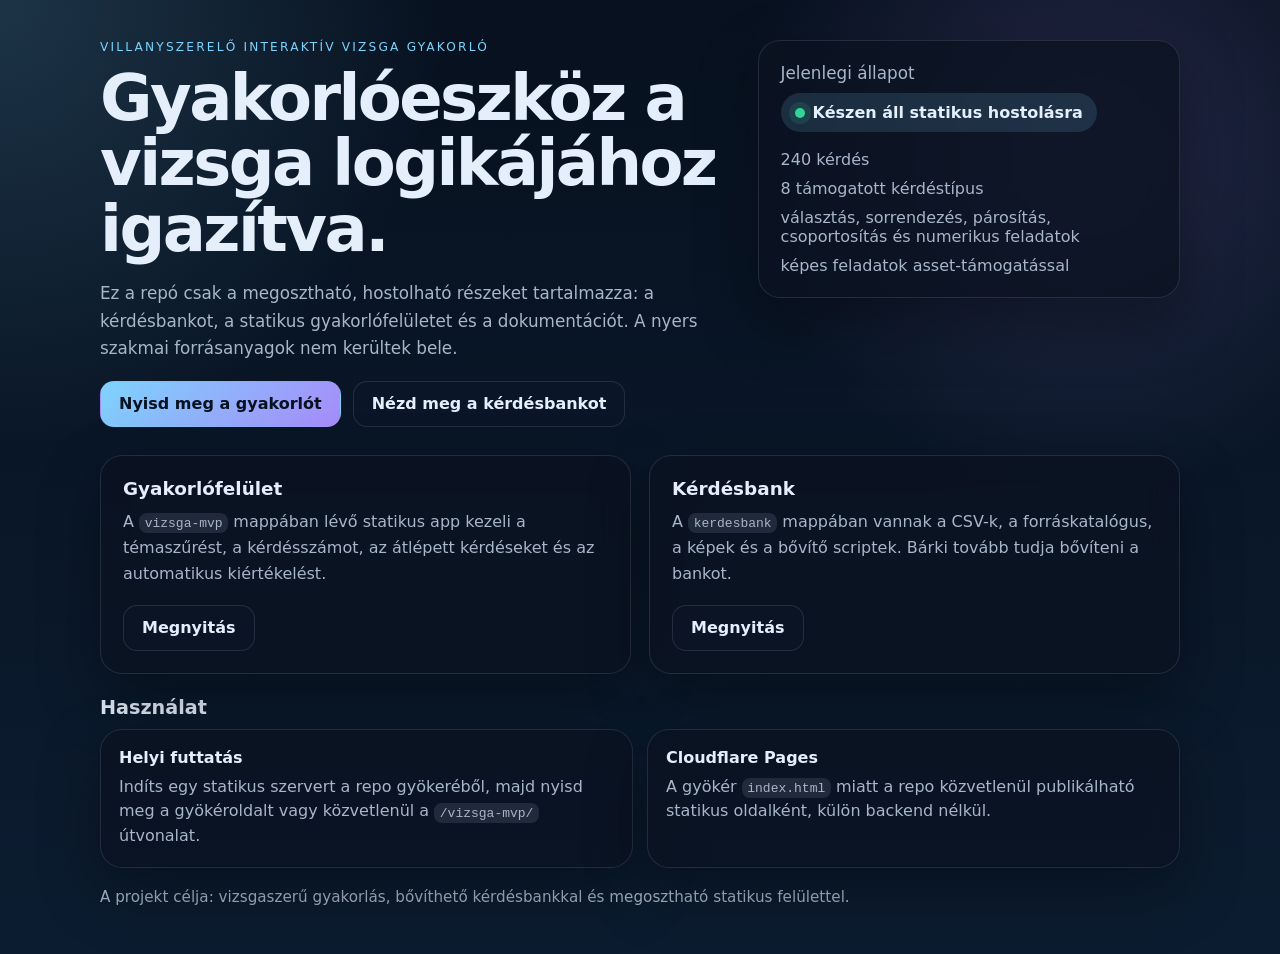
==== index.html @ fa567233 "Add Cloudflare Pages entry points" ====
<!doctype html>
<html lang="hu">
  <head>
    <meta charset="utf-8" />
    <meta name="viewport" content="width=device-width, initial-scale=1" />
    <meta name="theme-color" content="#0f172a" />
    <meta
      name="description"
      content="Villanyszerelő interaktív vizsga gyakorló. Kérdésbank, gyakorlófelület és dokumentáció egy helyen."
    />
    <title>Villanyszerelő interaktív vizsga gyakorló</title>
    <style>
      :root {
        color-scheme: dark;
        --bg: #07111f;
        --bg-2: #0c1c30;
        --card: rgba(11, 18, 32, 0.78);
        --card-border: rgba(148, 163, 184, 0.18);
        --text: #e5eefb;
        --muted: #a8b6c9;
        --accent: #7dd3fc;
        --accent-2: #a78bfa;
        --shadow: 0 24px 60px rgba(0, 0, 0, 0.35);
      }

      * {
        box-sizing: border-box;
      }

      html,
      body {
        min-height: 100%;
      }

      body {
        margin: 0;
        font-family:
          Inter, ui-sans-serif, system-ui, -apple-system, BlinkMacSystemFont,
          "Segoe UI", sans-serif;
        background:
          radial-gradient(circle at top left, rgba(125, 211, 252, 0.18), transparent 28%),
          radial-gradient(circle at 85% 15%, rgba(167, 139, 250, 0.18), transparent 26%),
          linear-gradient(180deg, var(--bg), var(--bg-2));
        color: var(--text);
      }

      .wrap {
        width: min(1080px, calc(100% - 32px));
        margin: 0 auto;
        padding: 40px 0 48px;
      }

      .hero {
        display: grid;
        gap: 24px;
        grid-template-columns: minmax(0, 1.35fr) minmax(290px, 0.9fr);
        align-items: start;
        margin-bottom: 28px;
      }

      .eyebrow {
        margin: 0 0 12px;
        text-transform: uppercase;
        letter-spacing: 0.18em;
        font-size: 0.76rem;
        color: var(--accent);
      }

      h1 {
        margin: 0;
        font-size: clamp(2.4rem, 5vw, 4.8rem);
        line-height: 1.02;
        letter-spacing: -0.04em;
      }

      .lede {
        margin: 18px 0 0;
        max-width: 62ch;
        color: var(--muted);
        font-size: 1.05rem;
        line-height: 1.65;
      }

      .panel {
        background: var(--card);
        border: 1px solid var(--card-border);
        border-radius: 22px;
        box-shadow: var(--shadow);
        backdrop-filter: blur(16px);
      }

      .hero-card {
        padding: 22px;
      }

      .hero-card__title {
        margin: 0 0 10px;
        font-size: 1.05rem;
        color: var(--muted);
      }

      .status {
        display: inline-flex;
        align-items: center;
        gap: 8px;
        margin: 0;
        padding: 10px 14px;
        border-radius: 999px;
        background: rgba(125, 211, 252, 0.14);
        color: var(--text);
        font-weight: 600;
      }

      .status::before {
        content: "";
        width: 10px;
        height: 10px;
        border-radius: 50%;
        background: #34d399;
        box-shadow: 0 0 0 6px rgba(52, 211, 153, 0.12);
      }

      .hero-card ul {
        margin: 18px 0 0;
        padding: 0;
        list-style: none;
        color: var(--muted);
      }

      .hero-card li + li {
        margin-top: 10px;
      }

      .grid {
        display: grid;
        gap: 18px;
        grid-template-columns: repeat(2, minmax(0, 1fr));
        margin-top: 18px;
      }

      .card {
        padding: 22px;
      }

      .card h2 {
        margin: 0 0 10px;
        font-size: 1.15rem;
      }

      .card p {
        margin: 0;
        color: var(--muted);
        line-height: 1.62;
      }

      .actions {
        display: flex;
        flex-wrap: wrap;
        gap: 12px;
        margin-top: 18px;
      }

      .button {
        display: inline-flex;
        align-items: center;
        justify-content: center;
        min-height: 46px;
        padding: 0 18px;
        border-radius: 14px;
        text-decoration: none;
        font-weight: 700;
        border: 1px solid transparent;
        transition:
          transform 120ms ease,
          border-color 120ms ease,
          background 120ms ease;
      }

      .button:hover {
        transform: translateY(-1px);
      }

      .button--primary {
        color: #07111f;
        background: linear-gradient(135deg, #7dd3fc, #a78bfa);
      }

      .button--secondary {
        color: var(--text);
        border-color: var(--card-border);
        background: rgba(15, 23, 42, 0.45);
      }

      .section {
        margin-top: 22px;
      }

      .section h2 {
        margin: 0 0 10px;
        font-size: 1.2rem;
      }

      .list {
        display: grid;
        gap: 14px;
        grid-template-columns: repeat(2, minmax(0, 1fr));
      }

      .mini {
        padding: 18px;
      }

      .mini strong {
        display: block;
        margin-bottom: 8px;
      }

      .mini span {
        color: var(--muted);
        line-height: 1.55;
      }

      code {
        padding: 0.16rem 0.35rem;
        border-radius: 8px;
        background: rgba(148, 163, 184, 0.16);
      }

      .footer {
        margin-top: 20px;
        color: var(--muted);
        font-size: 0.95rem;
      }

      @media (max-width: 860px) {
        .hero,
        .grid,
        .list {
          grid-template-columns: 1fr;
        }
      }
    </style>
  </head>
  <body>
    <main class="wrap">
      <section class="hero">
        <div>
          <p class="eyebrow">Villanyszerelő interaktív vizsga gyakorló</p>
          <h1>Gyakorlóeszköz a vizsga logikájához igazítva.</h1>
          <p class="lede">
            Ez a repó csak a megosztható, hostolható részeket tartalmazza:
            a kérdésbankot, a statikus gyakorlófelületet és a dokumentációt.
            A nyers szakmai forrásanyagok nem kerültek bele.
          </p>
          <div class="actions">
            <a class="button button--primary" href="./vizsga-mvp/">Nyisd meg a gyakorlót</a>
            <a class="button button--secondary" href="./kerdesbank/">Nézd meg a kérdésbankot</a>
          </div>
        </div>

        <aside class="panel hero-card">
          <p class="hero-card__title">Jelenlegi állapot</p>
          <p class="status">Készen áll statikus hostolásra</p>
          <ul>
            <li>240 kérdés</li>
            <li>8 támogatott kérdéstípus</li>
            <li>választás, sorrendezés, párosítás, csoportosítás és numerikus feladatok</li>
            <li>képes feladatok asset-támogatással</li>
          </ul>
        </aside>
      </section>

      <section class="grid">
        <article class="panel card">
          <h2>Gyakorlófelület</h2>
          <p>
            A <code>vizsga-mvp</code> mappában lévő statikus app kezeli a témaszűrést,
            a kérdésszámot, az átlépett kérdéseket és az automatikus kiértékelést.
          </p>
          <div class="actions">
            <a class="button button--secondary" href="./vizsga-mvp/">Megnyitás</a>
          </div>
        </article>

        <article class="panel card">
          <h2>Kérdésbank</h2>
          <p>
            A <code>kerdesbank</code> mappában vannak a CSV-k, a forráskatalógus,
            a képek és a bővítő scriptek. Bárki tovább tudja bővíteni a bankot.
          </p>
          <div class="actions">
            <a class="button button--secondary" href="./kerdesbank/">Megnyitás</a>
          </div>
        </article>
      </section>

      <section class="section">
        <h2>Használat</h2>
        <div class="list">
          <div class="panel mini">
            <strong>Helyi futtatás</strong>
            <span>
              Indíts egy statikus szervert a repo gyökeréből, majd nyisd meg a
              gyökéroldalt vagy közvetlenül a <code>/vizsga-mvp/</code> útvonalat.
            </span>
          </div>
          <div class="panel mini">
            <strong>Cloudflare Pages</strong>
            <span>
              A gyökér <code>index.html</code> miatt a repo közvetlenül publikálható
              statikus oldalként, külön backend nélkül.
            </span>
          </div>
        </div>
      </section>

      <div class="footer">
        A projekt célja: vizsgaszerű gyakorlás, bővíthető kérdésbankkal és megosztható statikus felülettel.
      </div>
    </main>
  </body>
</html>
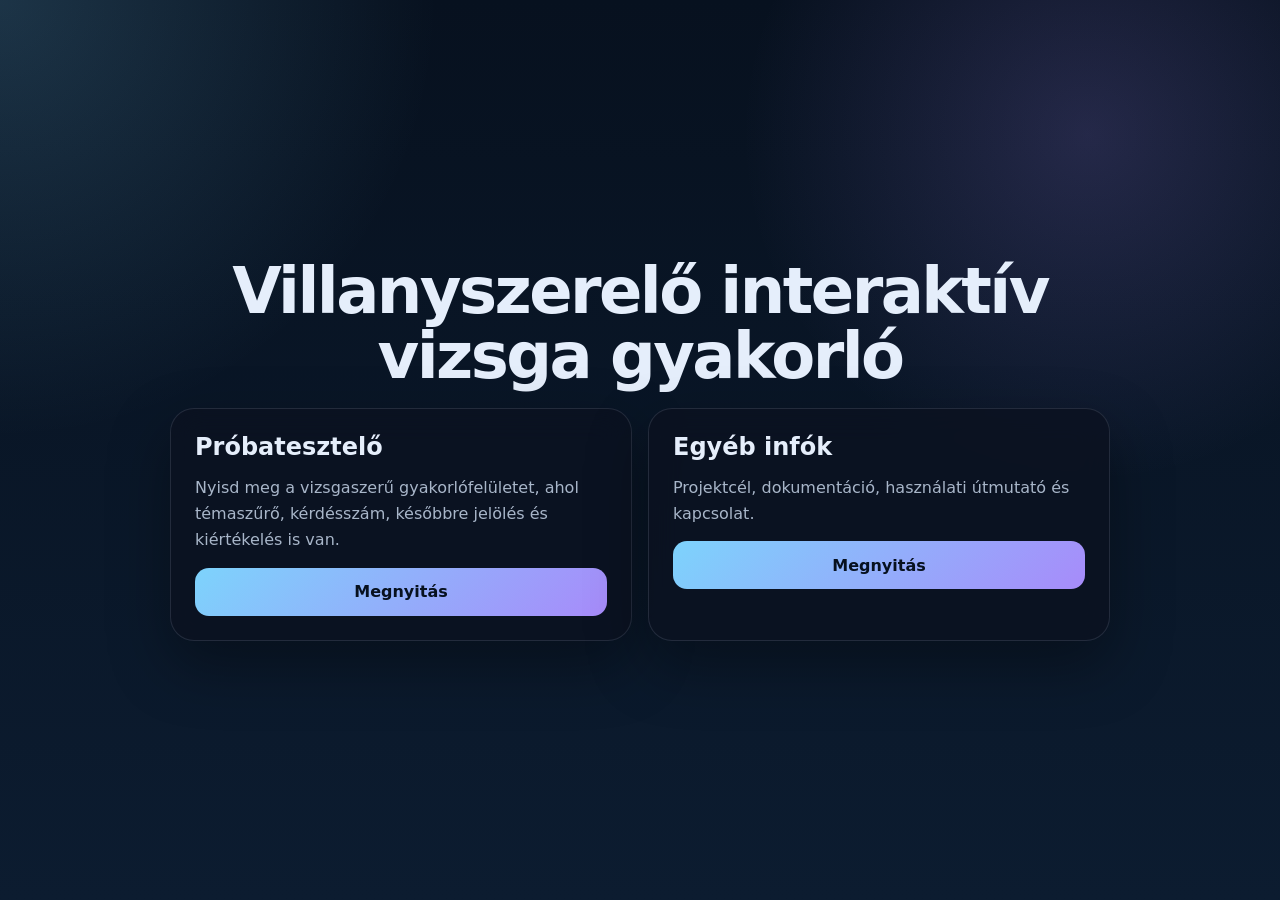
==== commit a7cd5d45: "Simplify landing pages and improve mobile quiz UI" ====
--- a/index.html
+++ b/index.html
@@ -6,7 +6,7 @@
     <meta name="theme-color" content="#0f172a" />
     <meta
       name="description"
-      content="Villanyszerelő interaktív vizsga gyakorló. Kérdésbank, gyakorlófelület és dokumentáció egy helyen."
+      content="Villanyszerelő interaktív vizsga gyakorló."
     />
     <title>Villanyszerelő interaktív vizsga gyakorló</title>
     <style>
@@ -14,7 +14,7 @@
         color-scheme: dark;
         --bg: #07111f;
         --bg-2: #0c1c30;
-        --card: rgba(11, 18, 32, 0.78);
+        --card: rgba(11, 18, 32, 0.82);
         --card-border: rgba(148, 163, 184, 0.18);
         --text: #e5eefb;
         --muted: #a8b6c9;
@@ -45,197 +45,82 @@
       }
 
       .wrap {
-        width: min(1080px, calc(100% - 32px));
+        width: min(940px, calc(100% - 24px));
         margin: 0 auto;
-        padding: 40px 0 48px;
+        min-height: 100vh;
+        display: grid;
+        place-items: center;
+        padding: 24px 0;
       }
 
-      .hero {
+      .shell {
+        width: 100%;
         display: grid;
-        gap: 24px;
-        grid-template-columns: minmax(0, 1.35fr) minmax(290px, 0.9fr);
-        align-items: start;
-        margin-bottom: 28px;
-      }
-
-      .eyebrow {
-        margin: 0 0 12px;
-        text-transform: uppercase;
-        letter-spacing: 0.18em;
-        font-size: 0.76rem;
-        color: var(--accent);
+        gap: 18px;
       }
 
       h1 {
         margin: 0;
-        font-size: clamp(2.4rem, 5vw, 4.8rem);
+        font-size: clamp(2.2rem, 5vw, 4.4rem);
         line-height: 1.02;
         letter-spacing: -0.04em;
+        text-align: center;
       }
 
-      .lede {
-        margin: 18px 0 0;
-        max-width: 62ch;
-        color: var(--muted);
-        font-size: 1.05rem;
-        line-height: 1.65;
+      .cards {
+        display: grid;
+        grid-template-columns: repeat(2, minmax(0, 1fr));
+        gap: 16px;
       }
 
-      .panel {
+      .card {
+        display: grid;
+        gap: 14px;
+        align-content: start;
+        padding: 24px;
         background: var(--card);
         border: 1px solid var(--card-border);
-        border-radius: 22px;
+        border-radius: 24px;
         box-shadow: var(--shadow);
         backdrop-filter: blur(16px);
       }
 
-      .hero-card {
-        padding: 22px;
-      }
-
-      .hero-card__title {
-        margin: 0 0 10px;
-        font-size: 1.05rem;
-        color: var(--muted);
-      }
-
-      .status {
-        display: inline-flex;
-        align-items: center;
-        gap: 8px;
+      .card h2 {
         margin: 0;
-        padding: 10px 14px;
-        border-radius: 999px;
-        background: rgba(125, 211, 252, 0.14);
-        color: var(--text);
-        font-weight: 600;
-      }
-
-      .status::before {
-        content: "";
-        width: 10px;
-        height: 10px;
-        border-radius: 50%;
-        background: #34d399;
-        box-shadow: 0 0 0 6px rgba(52, 211, 153, 0.12);
-      }
-
-      .hero-card ul {
-        margin: 18px 0 0;
-        padding: 0;
-        list-style: none;
-        color: var(--muted);
-      }
-
-      .hero-card li + li {
-        margin-top: 10px;
-      }
-
-      .grid {
-        display: grid;
-        gap: 18px;
-        grid-template-columns: repeat(2, minmax(0, 1fr));
-        margin-top: 18px;
-      }
-
-      .card {
-        padding: 22px;
-      }
-
-      .card h2 {
-        margin: 0 0 10px;
-        font-size: 1.15rem;
+        font-size: 1.5rem;
       }
 
       .card p {
         margin: 0;
         color: var(--muted);
-        line-height: 1.62;
-      }
-
-      .actions {
-        display: flex;
-        flex-wrap: wrap;
-        gap: 12px;
-        margin-top: 18px;
+        line-height: 1.65;
       }
 
       .button {
         display: inline-flex;
         align-items: center;
         justify-content: center;
-        min-height: 46px;
+        min-height: 48px;
         padding: 0 18px;
         border-radius: 14px;
         text-decoration: none;
-        font-weight: 700;
-        border: 1px solid transparent;
-        transition:
-          transform 120ms ease,
-          border-color 120ms ease,
-          background 120ms ease;
+        font-weight: 800;
+        color: #07111f;
+        background: linear-gradient(135deg, #7dd3fc, #a78bfa);
+        transition: transform 120ms ease;
       }
 
       .button:hover {
         transform: translateY(-1px);
       }
 
-      .button--primary {
-        color: #07111f;
-        background: linear-gradient(135deg, #7dd3fc, #a78bfa);
-      }
+      @media (max-width: 760px) {
+        .wrap {
+          width: min(100% - 16px, 940px);
+          align-items: start;
+        }
 
-      .button--secondary {
-        color: var(--text);
-        border-color: var(--card-border);
-        background: rgba(15, 23, 42, 0.45);
-      }
-
-      .section {
-        margin-top: 22px;
-      }
-
-      .section h2 {
-        margin: 0 0 10px;
-        font-size: 1.2rem;
-      }
-
-      .list {
-        display: grid;
-        gap: 14px;
-        grid-template-columns: repeat(2, minmax(0, 1fr));
-      }
-
-      .mini {
-        padding: 18px;
-      }
-
-      .mini strong {
-        display: block;
-        margin-bottom: 8px;
-      }
-
-      .mini span {
-        color: var(--muted);
-        line-height: 1.55;
-      }
-
-      code {
-        padding: 0.16rem 0.35rem;
-        border-radius: 8px;
-        background: rgba(148, 163, 184, 0.16);
-      }
-
-      .footer {
-        margin-top: 20px;
-        color: var(--muted);
-        font-size: 0.95rem;
-      }
-
-      @media (max-width: 860px) {
-        .hero,
-        .grid,
-        .list {
+        .cards {
           grid-template-columns: 1fr;
         }
       }
@@ -243,80 +128,25 @@
   </head>
   <body>
     <main class="wrap">
-      <section class="hero">
-        <div>
-          <p class="eyebrow">Villanyszerelő interaktív vizsga gyakorló</p>
-          <h1>Gyakorlóeszköz a vizsga logikájához igazítva.</h1>
-          <p class="lede">
-            Ez a repó csak a megosztható, hostolható részeket tartalmazza:
-            a kérdésbankot, a statikus gyakorlófelületet és a dokumentációt.
-            A nyers szakmai forrásanyagok nem kerültek bele.
-          </p>
-          <div class="actions">
-            <a class="button button--primary" href="./vizsga-mvp/">Nyisd meg a gyakorlót</a>
-            <a class="button button--secondary" href="./kerdesbank/">Nézd meg a kérdésbankot</a>
-          </div>
-        </div>
+      <section class="shell">
+        <h1>Villanyszerelő interaktív vizsga gyakorló</h1>
+        <div class="cards">
+          <article class="card">
+            <h2>Próbatesztelő</h2>
+            <p>
+              Nyisd meg a vizsgaszerű gyakorlófelületet, ahol témaszűrő,
+              kérdésszám, későbbre jelölés és kiértékelés is van.
+            </p>
+            <a class="button" href="./vizsga-mvp/">Megnyitás</a>
+          </article>
 
-        <aside class="panel hero-card">
-          <p class="hero-card__title">Jelenlegi állapot</p>
-          <p class="status">Készen áll statikus hostolásra</p>
-          <ul>
-            <li>240 kérdés</li>
-            <li>8 támogatott kérdéstípus</li>
-            <li>választás, sorrendezés, párosítás, csoportosítás és numerikus feladatok</li>
-            <li>képes feladatok asset-támogatással</li>
-          </ul>
-        </aside>
-      </section>
-
-      <section class="grid">
-        <article class="panel card">
-          <h2>Gyakorlófelület</h2>
-          <p>
-            A <code>vizsga-mvp</code> mappában lévő statikus app kezeli a témaszűrést,
-            a kérdésszámot, az átlépett kérdéseket és az automatikus kiértékelést.
-          </p>
-          <div class="actions">
-            <a class="button button--secondary" href="./vizsga-mvp/">Megnyitás</a>
-          </div>
-        </article>
-
-        <article class="panel card">
-          <h2>Kérdésbank</h2>
-          <p>
-            A <code>kerdesbank</code> mappában vannak a CSV-k, a forráskatalógus,
-            a képek és a bővítő scriptek. Bárki tovább tudja bővíteni a bankot.
-          </p>
-          <div class="actions">
-            <a class="button button--secondary" href="./kerdesbank/">Megnyitás</a>
-          </div>
-        </article>
-      </section>
-
-      <section class="section">
-        <h2>Használat</h2>
-        <div class="list">
-          <div class="panel mini">
-            <strong>Helyi futtatás</strong>
-            <span>
-              Indíts egy statikus szervert a repo gyökeréből, majd nyisd meg a
-              gyökéroldalt vagy közvetlenül a <code>/vizsga-mvp/</code> útvonalat.
-            </span>
-          </div>
-          <div class="panel mini">
-            <strong>Cloudflare Pages</strong>
-            <span>
-              A gyökér <code>index.html</code> miatt a repo közvetlenül publikálható
-              statikus oldalként, külön backend nélkül.
-            </span>
-          </div>
+          <article class="card">
+            <h2>Egyéb infók</h2>
+            <p>Projektcél, dokumentáció, használati útmutató és kapcsolat.</p>
+            <a class="button" href="./egyeb-infok/">Megnyitás</a>
+          </article>
         </div>
       </section>
-
-      <div class="footer">
-        A projekt célja: vizsgaszerű gyakorlás, bővíthető kérdésbankkal és megosztható statikus felülettel.
-      </div>
     </main>
   </body>
 </html>
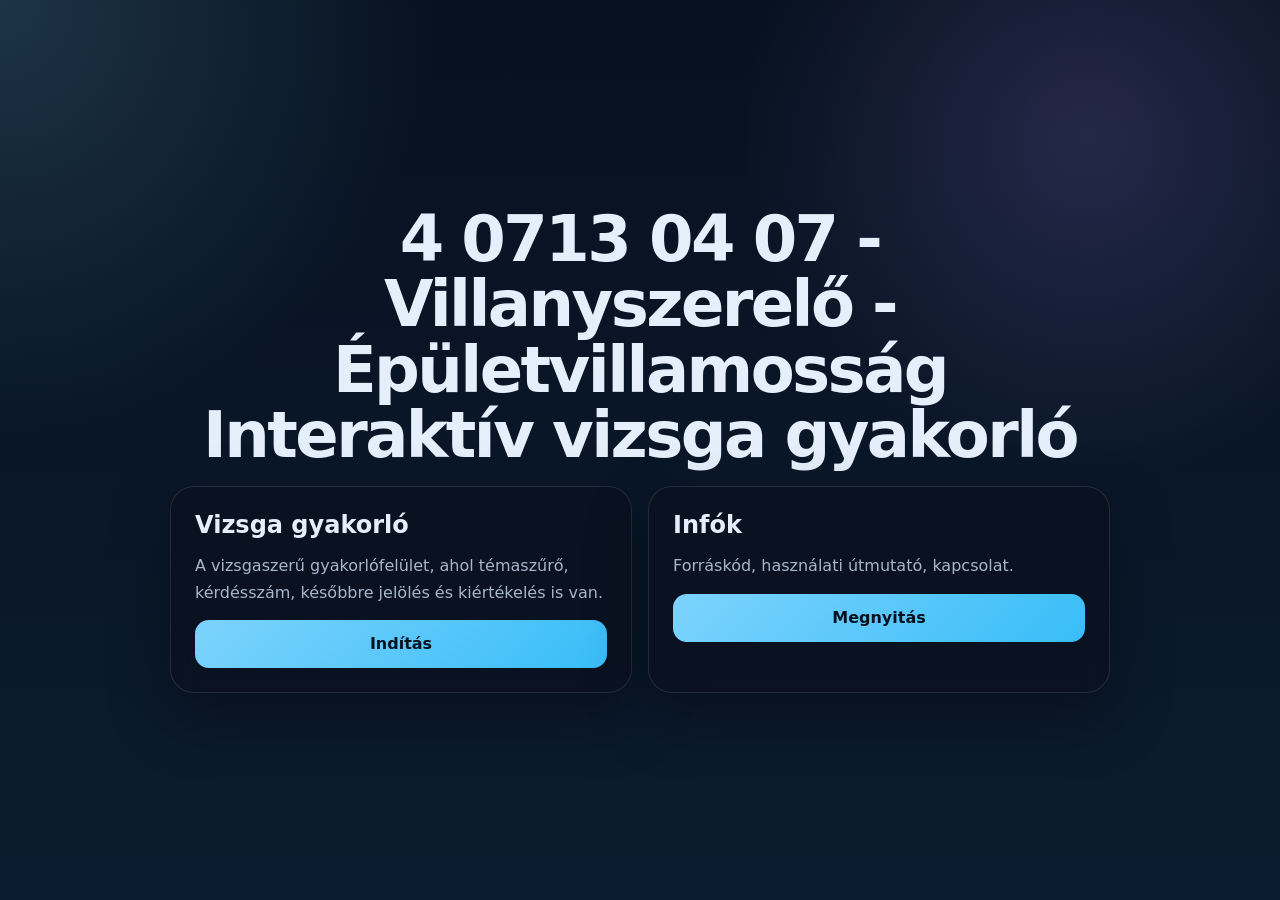
==== commit c60b27c2: "Align UI with exam wording and blue theme" ====
--- a/index.html
+++ b/index.html
@@ -8,7 +8,7 @@
       name="description"
       content="Villanyszerelő interaktív vizsga gyakorló."
     />
-    <title>Villanyszerelő interaktív vizsga gyakorló</title>
+    <title>4 0713 04 07 - Villanyszerelő - Épületvillamosság | Interaktív vizsga gyakorló</title>
     <style>
       :root {
         color-scheme: dark;
@@ -67,6 +67,10 @@
         text-align: center;
       }
 
+      h1 span {
+        display: block;
+      }
+
       .cards {
         display: grid;
         grid-template-columns: repeat(2, minmax(0, 1fr));
@@ -106,7 +110,7 @@
         text-decoration: none;
         font-weight: 800;
         color: #07111f;
-        background: linear-gradient(135deg, #7dd3fc, #a78bfa);
+        background: linear-gradient(135deg, #7dd3fc, #38bdf8);
         transition: transform 120ms ease;
       }
 
@@ -129,21 +133,24 @@
   <body>
     <main class="wrap">
       <section class="shell">
-        <h1>Villanyszerelő interaktív vizsga gyakorló</h1>
+        <h1>
+          <span>4 0713 04 07 - Villanyszerelő - Épületvillamosság</span>
+          <span>Interaktív vizsga gyakorló</span>
+        </h1>
         <div class="cards">
           <article class="card">
-            <h2>Próbatesztelő</h2>
+            <h2>Vizsga gyakorló</h2>
             <p>
-              Nyisd meg a vizsgaszerű gyakorlófelületet, ahol témaszűrő,
-              kérdésszám, későbbre jelölés és kiértékelés is van.
+              A vizsgaszerű gyakorlófelület, ahol témaszűrő, kérdésszám,
+              későbbre jelölés és kiértékelés is van.
             </p>
-            <a class="button" href="./vizsga-mvp/">Megnyitás</a>
+            <a class="button" href="./vizsga-mvp/">Indítás</a>
           </article>
 
           <article class="card">
-            <h2>Egyéb infók</h2>
-            <p>Projektcél, dokumentáció, használati útmutató és kapcsolat.</p>
-            <a class="button" href="./egyeb-infok/">Megnyitás</a>
+            <h2>Infók</h2>
+            <p>Forráskód, használati útmutató, kapcsolat.</p>
+            <a class="button" href="./infok/">Megnyitás</a>
           </article>
         </div>
       </section>
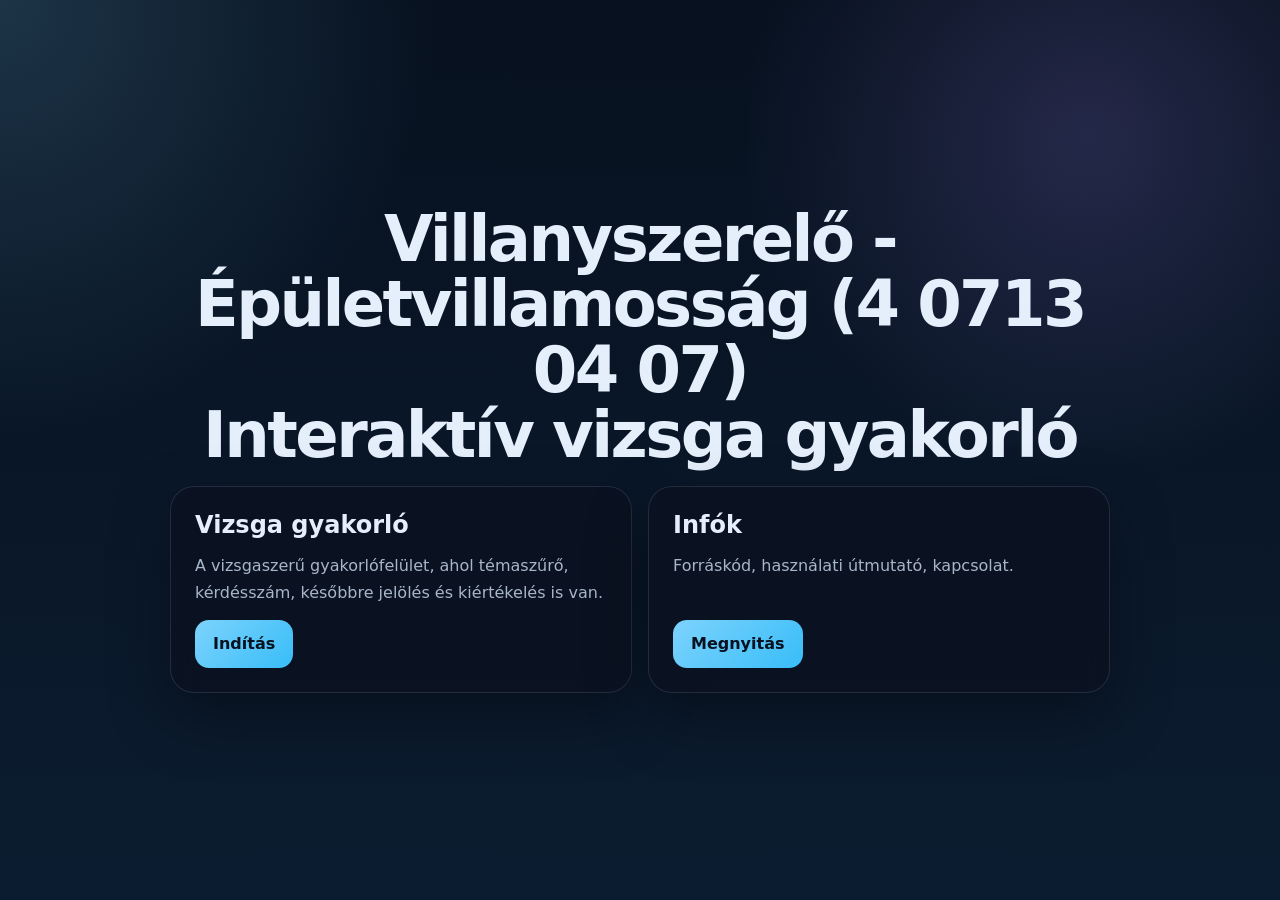
==== commit 8049e2e5: "Refine titles and add proportional exam clock" ====
--- a/index.html
+++ b/index.html
@@ -8,7 +8,7 @@
       name="description"
       content="Villanyszerelő interaktív vizsga gyakorló."
     />
-    <title>4 0713 04 07 - Villanyszerelő - Épületvillamosság | Interaktív vizsga gyakorló</title>
+    <title>Villanyszerelő - Épületvillamosság (4 0713 04 07) | Interaktív vizsga gyakorló</title>
     <style>
       :root {
         color-scheme: dark;
@@ -75,12 +75,13 @@
         display: grid;
         grid-template-columns: repeat(2, minmax(0, 1fr));
         gap: 16px;
+        align-items: stretch;
       }
 
       .card {
-        display: grid;
+        display: flex;
+        flex-direction: column;
         gap: 14px;
-        align-content: start;
         padding: 24px;
         background: var(--card);
         border: 1px solid var(--card-border);
@@ -98,6 +99,11 @@
         margin: 0;
         color: var(--muted);
         line-height: 1.65;
+      }
+
+      .card .button {
+        margin-top: auto;
+        align-self: flex-start;
       }
 
       .button {
@@ -134,7 +140,7 @@
     <main class="wrap">
       <section class="shell">
         <h1>
-          <span>4 0713 04 07 - Villanyszerelő - Épületvillamosság</span>
+          <span>Villanyszerelő - Épületvillamosság (4 0713 04 07)</span>
           <span>Interaktív vizsga gyakorló</span>
         </h1>
         <div class="cards">
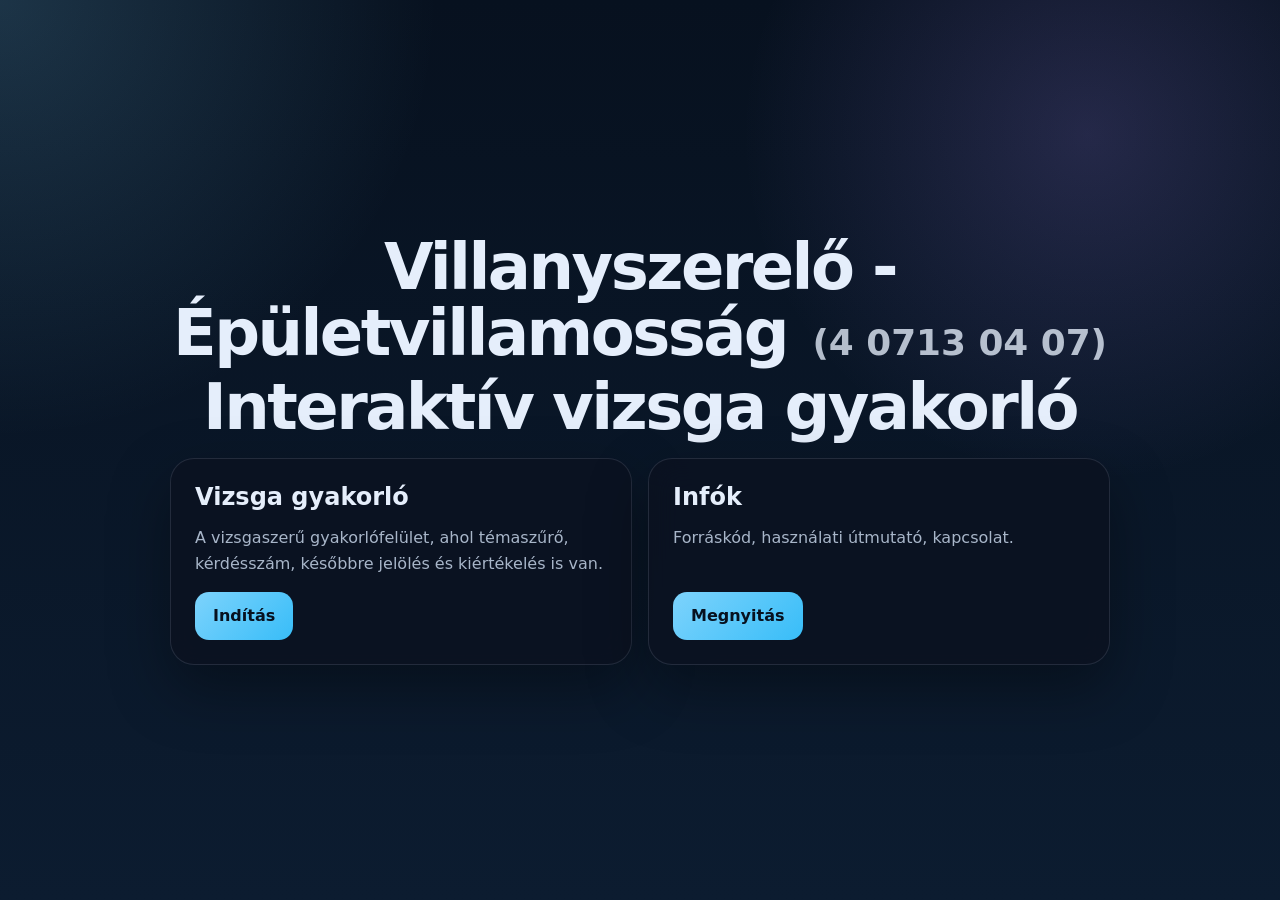
==== commit eb58b13e: "Simplify quiz header and title styling" ====
--- a/index.html
+++ b/index.html
@@ -67,8 +67,23 @@
         text-align: center;
       }
 
-      h1 span {
+      .title-line {
         display: block;
+      }
+
+      .title-code {
+        display: inline-block;
+        margin-left: 0.35rem;
+        font-size: 0.56em;
+        letter-spacing: 0;
+        opacity: 0.78;
+        vertical-align: baseline;
+        white-space: nowrap;
+      }
+
+      .title-subtitle {
+        display: block;
+        margin-top: 0.55rem;
       }
 
       .cards {
@@ -140,8 +155,11 @@
     <main class="wrap">
       <section class="shell">
         <h1>
-          <span>Villanyszerelő - Épületvillamosság (4 0713 04 07)</span>
-          <span>Interaktív vizsga gyakorló</span>
+          <span class="title-line">
+            Villanyszerelő - Épületvillamosság
+            <span class="title-code">(4 0713 04 07)</span>
+          </span>
+          <span class="title-subtitle">Interaktív vizsga gyakorló</span>
         </h1>
         <div class="cards">
           <article class="card">
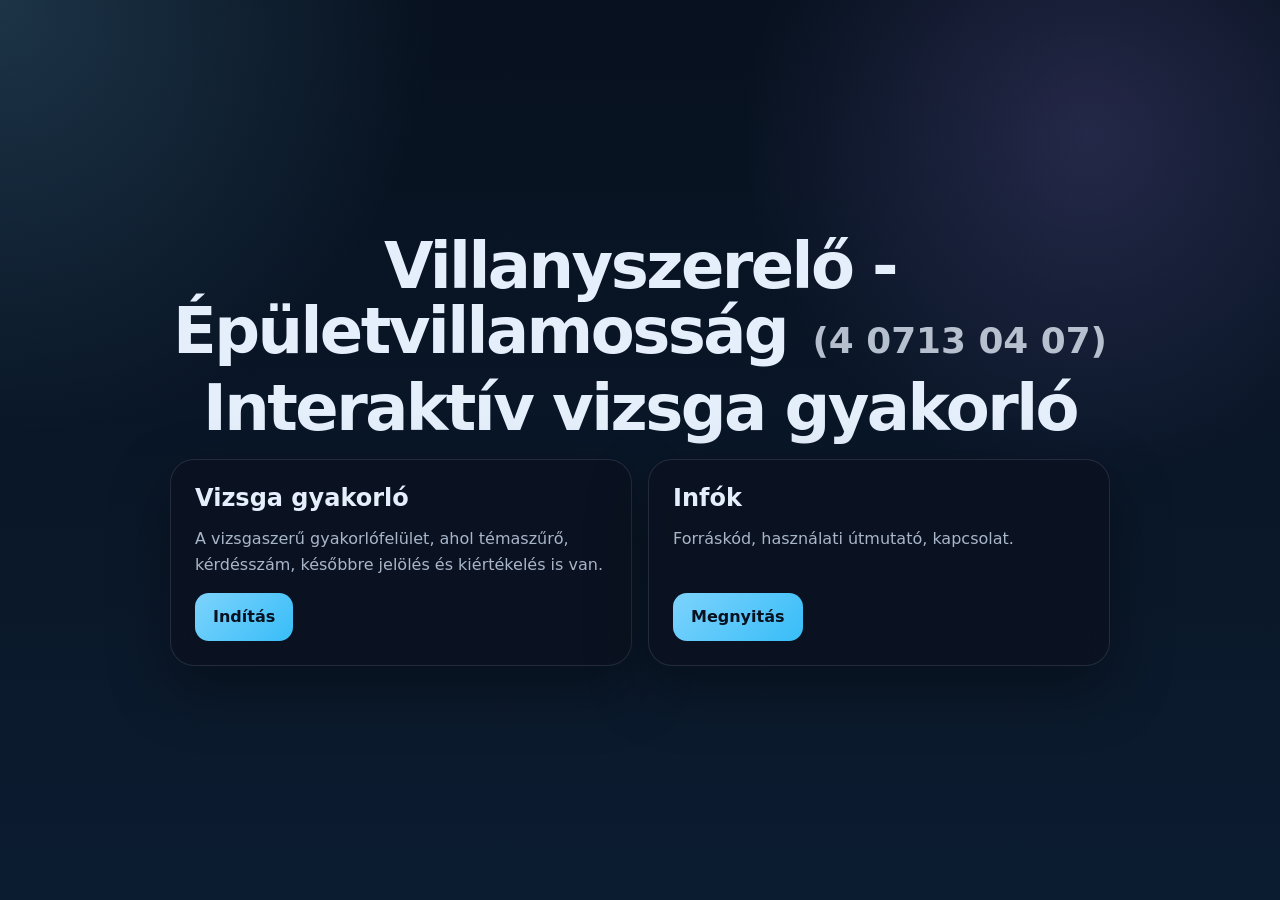
==== commit ba857410: "Improve mobile quiz dock layout" ====
--- a/index.html
+++ b/index.html
@@ -4,6 +4,7 @@
     <meta charset="utf-8" />
     <meta name="viewport" content="width=device-width, initial-scale=1" />
     <meta name="theme-color" content="#0f172a" />
+    <meta name="format-detection" content="telephone=no, email=no, address=no, date=no" />
     <meta
       name="description"
       content="Villanyszerelő interaktív vizsga gyakorló."
@@ -83,7 +84,7 @@
 
       .title-subtitle {
         display: block;
-        margin-top: 0.55rem;
+        margin-top: 0.7rem;
       }
 
       .cards {
@@ -155,10 +156,10 @@
     <main class="wrap">
       <section class="shell">
         <h1>
-          <span class="title-line">
-            Villanyszerelő - Épületvillamosság
-            <span class="title-code">(4 0713 04 07)</span>
-          </span>
+            <span class="title-line">
+              Villanyszerelő - Épületvillamosság
+              <span class="title-code" translate="no">(4 0713 04 07)</span>
+            </span>
           <span class="title-subtitle">Interaktív vizsga gyakorló</span>
         </h1>
         <div class="cards">
